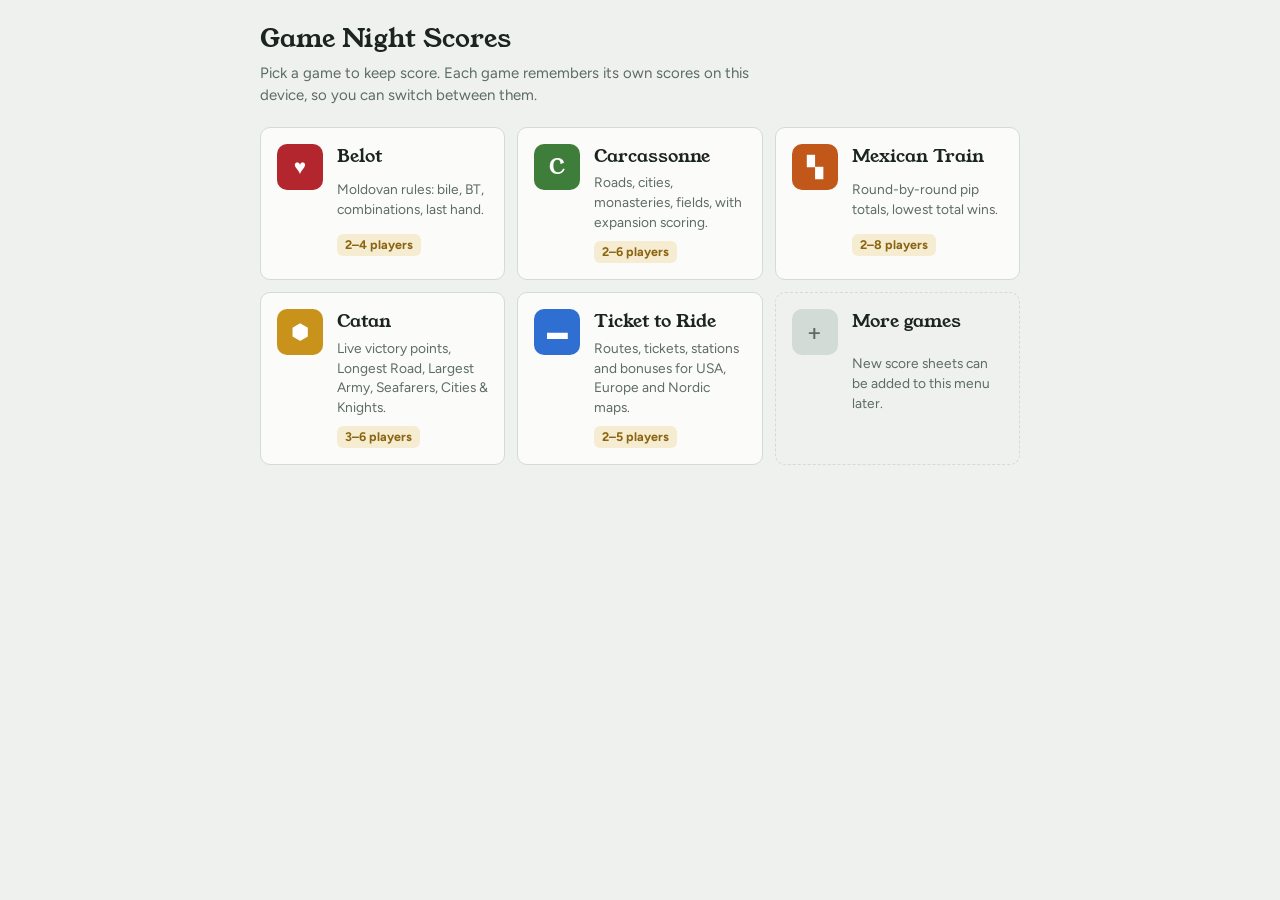
==== game-scores/index.html @ f2e66b0d "Add Game Night Scores: game menu with Belot, Carcassonne, Mexican Train, Catan, Ticket to Ride Move " ====
<!doctype html>
<html lang="en">
<head>
<meta charset="utf-8">
<meta name="viewport" content="width=device-width, initial-scale=1, viewport-fit=cover">
<title>Game Night Scores</title>
<link rel="preconnect" href="https://fonts.googleapis.com">
<link rel="preconnect" href="https://fonts.gstatic.com" crossorigin>
<link rel="stylesheet" href="https://fonts.googleapis.com/css2?family=Young+Serif&family=Figtree:wght@400;500;600;700&display=swap">
<link rel="stylesheet" href="shared.css">
<style>
/* Layout: a short header, then one card per game in a grid that drops to one column on phones. */
.hero { display: grid; gap: 6px; }
.hero p { margin: 0; color: var(--muted); max-width: 52ch; }
.games { display: grid; grid-template-columns: repeat(auto-fill, minmax(220px, 1fr)); gap: 12px; }
.game {
  display: grid; grid-template-columns: auto 1fr; gap: 4px 14px; align-items: start;
  background: var(--paper); border: 1px solid var(--line); border-radius: var(--radius);
  padding: 16px; color: inherit; text-decoration: none; min-width: 0;
}
.game:hover { border-color: var(--accent); }
.game:hover h2 { color: var(--accent); }
.game .glyph {
  grid-row: span 3; width: 46px; height: 46px; border-radius: 10px; display: grid; place-items: center;
  font-family: var(--font-display); font-size: 1.3rem; color: #fff;
}
.game h2 { font-size: 1.1rem; }
.game p { margin: 0; font-size: .86rem; color: var(--muted); }
.game .meta { display: flex; gap: 6px; flex-wrap: wrap; margin-top: 4px; }
.soon { border-style: dashed; background: transparent; }
.soon .glyph { background: var(--line); color: var(--muted); }
</style>
</head>
<body>
<div class="wrap">
  <header class="hero">
    <h1>Game Night Scores</h1>
    <p>Pick a game to keep score. Each game remembers its own scores on this device, so you can switch between them.</p>
  </header>
  <nav class="games" id="games" aria-label="Games"></nav>
</div>
<script src="shared.js"></script>
<script>
(function () {
  "use strict";
  const { el, load } = GS;

  // Add a new game here: its page, its name, and the storage key its page saves to.
  const GAMES = [
    { file: "belot.html", name: "Belot", glyph: "♥", color: "#b3262e", players: "2–4 players",
      blurb: "Moldovan rules: bile, BT, combinations, last hand.", key: "belot-moldova-v1",
      inProgress: (s) => s && s.hands && s.hands.length },
    { file: "carcassonne.html", name: "Carcassonne", glyph: "C", color: "#3f7d3a", players: "2–6 players",
      blurb: "Roads, cities, monasteries, fields, with expansion scoring.", key: "gs-carcassonne-v1",
      inProgress: (s) => s && s.log && s.log.length },
    { file: "mexican-train.html", name: "Mexican Train", glyph: "▚", color: "#c2571a", players: "2–8 players",
      blurb: "Round-by-round pip totals, lowest total wins.", key: "gs-mexican-train-v1",
      inProgress: (s) => s && s.rounds && s.rounds.length },
    { file: "catan.html", name: "Catan", glyph: "⬢", color: "#c9921a", players: "3–6 players",
      blurb: "Live victory points, Longest Road, Largest Army, Seafarers, Cities & Knights.", key: "gs-catan-v1",
      inProgress: (s) => s && s.started },
    { file: "ticket-to-ride.html", name: "Ticket to Ride", glyph: "▬", color: "#2f6fd1", players: "2–5 players",
      blurb: "Routes, tickets, stations and bonuses for USA, Europe and Nordic maps.", key: "gs-ticket-to-ride-v1",
      inProgress: (s) => s && s.started }
  ];

  document.getElementById("games").replaceChildren(
    ...GAMES.map((g) => {
      const saved = load(g.key, null);
      const busy = g.inProgress(saved);
      return el("a", { class: "game", href: g.file }, [
        el("span", { class: "glyph", style: { background: g.color }, text: g.glyph, "aria-hidden": "true" }),
        el("h2", { text: g.name }),
        el("p", { text: g.blurb }),
        el("div", { class: "meta" }, [
          el("span", { class: "tag gold", text: g.players }),
          busy ? el("span", { class: "tag", text: "Game in progress" }) : null
        ])
      ]);
    }),
    el("div", { class: "game soon" }, [
      el("span", { class: "glyph", text: "+", "aria-hidden": "true" }),
      el("h2", { text: "More games" }),
      el("p", { text: "New score sheets can be added to this menu later." })
    ])
  );
})();
</script>
</body>
</html>
---- game-scores/shared.css ----
/* Shared look for every scoring page: paper score sheets on a felt-green table. */
:root {
  --bg: #eef1ee;
  --paper: #fbfcfa;
  --ink: #1b2421;
  --muted: #5d6b66;
  --line: #d3dbd7;
  --accent: #1f5a45;
  --accent-soft: #e1ede7;
  --on-accent: #ffffff;
  --red: #b3262e;
  --red-soft: #f7e3e4;
  --gold: #8a6510;
  --gold-soft: #f6ecd2;
  --font-display: "Young Serif", Georgia, "Times New Roman", serif;
  --font-body: "Figtree", system-ui, -apple-system, "Segoe UI", sans-serif;
  --radius: 10px;
}
@media (prefers-color-scheme: dark) {
  :root:not([data-theme="light"]) {
    --bg: #0d1412; --paper: #151f1c; --ink: #e5ece9; --muted: #96a59f; --line: #2a3833;
    --accent: #5bb38f; --accent-soft: #1b3229; --on-accent: #0d1412;
    --red: #ec7a7f; --red-soft: #3a1d20; --gold: #e0b75a; --gold-soft: #33290f;
    color-scheme: dark;
  }
}
:root[data-theme="dark"] {
  --bg: #0d1412; --paper: #151f1c; --ink: #e5ece9; --muted: #96a59f; --line: #2a3833;
  --accent: #5bb38f; --accent-soft: #1b3229; --on-accent: #0d1412;
  --red: #ec7a7f; --red-soft: #3a1d20; --gold: #e0b75a; --gold-soft: #33290f;
  color-scheme: dark;
}
* { box-sizing: border-box; }
html, body { margin: 0; }
body {
  background: var(--bg); color: var(--ink);
  font-family: var(--font-body); font-size: 15px; line-height: 1.45;
  padding-block: 20px 48px; padding-inline: 16px;
}
[hidden] { display: none !important; }
.wrap { max-width: 760px; margin: 0 auto; display: grid; gap: 20px; }
h1, h2, h3 { font-family: var(--font-display); font-weight: 400; margin: 0; text-wrap: balance; }
h1 { font-size: 1.6rem; }
h2 { font-size: 1.15rem; }
h3 { font-size: 1rem; }
button, input, select { font: inherit; color: inherit; }
button { cursor: pointer; }
:focus-visible { outline: 2px solid var(--accent); outline-offset: 2px; }
.label { font-size: .72rem; font-weight: 600; letter-spacing: .08em; text-transform: uppercase; color: var(--muted); }
.num { font-variant-numeric: tabular-nums; }
.muted { color: var(--muted); }
.small { font-size: .84rem; }
.sr { position: absolute; left: -9999px; }

.top { display: flex; align-items: center; justify-content: space-between; gap: 12px; flex-wrap: wrap; }
.top-left { display: grid; gap: 2px; }
.back { color: var(--muted); text-decoration: none; font-size: .88rem; font-weight: 600; }
.back:hover { color: var(--accent); }
.row { display: flex; gap: 8px; align-items: center; flex-wrap: wrap; }

.btn { border: 1px solid var(--line); background: var(--paper); border-radius: 8px; padding: 8px 14px; font-weight: 600; }
.btn:hover:not(:disabled) { border-color: var(--muted); }
.btn:disabled { opacity: .45; cursor: not-allowed; }
.btn.primary { background: var(--accent); color: var(--on-accent); border-color: var(--accent); }
.btn.danger { color: var(--red); }
.btn.sm { padding: 5px 10px; font-size: .85rem; }

.panel { background: var(--paper); border: 1px solid var(--line); border-radius: var(--radius); padding: 18px; display: grid; gap: 16px; }
.panel-head { display: flex; justify-content: space-between; align-items: baseline; gap: 8px; flex-wrap: wrap; }
.field { display: grid; gap: 8px; }
.seg { display: flex; flex-wrap: wrap; gap: 6px; }
.chip {
  border: 1px solid var(--line); background: var(--paper); border-radius: 999px; padding: 6px 13px;
  font-weight: 600; display: inline-flex; align-items: center; gap: 6px; min-height: 36px;
}
.chip:hover:not(:disabled) { border-color: var(--muted); }
.chip[aria-pressed="true"] { background: var(--accent); color: var(--on-accent); border-color: var(--accent); }
.chip:disabled { opacity: .4; cursor: not-allowed; }
.dot { width: .8em; height: .8em; border-radius: 50%; display: inline-block; flex: none; border: 1px solid rgba(0, 0, 0, .2); }

.names { display: grid; grid-template-columns: repeat(auto-fit, minmax(150px, 1fr)); gap: 8px; }
.names label { display: grid; gap: 4px; font-size: .78rem; color: var(--muted); }
.names .name-row { display: flex; gap: 6px; align-items: center; }
input.text, .names input {
  padding: 7px 10px; border: 1px solid var(--line); border-radius: 8px; background: var(--paper); min-width: 0; width: 100%;
}
input.numin {
  width: 5.5em; padding: 7px 9px; border: 1px solid var(--line); border-radius: 8px; background: var(--paper);
  font-variant-numeric: tabular-nums; font-size: 1rem;
}
.toggle { display: flex; align-items: center; gap: 6px; font-size: .9rem; cursor: pointer; }

.stepper { display: inline-flex; align-items: center; border: 1px solid var(--line); border-radius: 8px; overflow: hidden; background: var(--paper); }
.stepper button { border: 0; background: transparent; width: 2.2em; height: 2.2em; font-size: 1.05rem; font-weight: 700; }
.stepper button:hover:not(:disabled) { background: var(--accent-soft); }
.stepper button:disabled { opacity: .3; cursor: not-allowed; }
.stepper output { min-width: 2.2em; text-align: center; font-weight: 700; font-variant-numeric: tabular-nums; }

.board { background: var(--paper); border: 1px solid var(--line); border-radius: var(--radius); overflow: hidden; display: grid; }
.board .player { padding: 14px 16px; display: grid; gap: 4px; min-width: 0; border-top: 1px solid var(--line); }
.board .player:first-child { border-top: 0; }
.board .total { font-family: var(--font-display); font-size: 2.2rem; line-height: 1; }
.board .lead .total { color: var(--accent); }
.bar { height: 6px; border-radius: 3px; background: var(--accent-soft); overflow: hidden; }
.bar span { display: block; height: 100%; background: var(--accent); transition: width .3s ease; }

.banner { border-radius: var(--radius); padding: 12px 16px; display: flex; gap: 12px; align-items: center; justify-content: space-between; flex-wrap: wrap; background: var(--accent-soft); }
.banner strong { font-family: var(--font-display); font-weight: 400; font-size: 1.15rem; }
.note { border-radius: 8px; padding: 10px 12px; font-size: .88rem; background: var(--gold-soft); color: var(--gold); }

.tag { display: inline-flex; align-items: center; gap: 4px; border-radius: 6px; padding: 2px 8px; font-size: .78rem; font-weight: 700; background: var(--accent-soft); color: var(--accent); }
.tag.red { background: var(--red-soft); color: var(--red); }
.tag.gold { background: var(--gold-soft); color: var(--gold); }

.ledger { overflow-x: auto; }
table { width: 100%; border-collapse: collapse; font-variant-numeric: tabular-nums; }
th, td { padding: 8px; text-align: left; border-bottom: 1px solid var(--line); vertical-align: top; }
th { font-size: .72rem; font-weight: 600; letter-spacing: .08em; text-transform: uppercase; color: var(--muted); }
td.n, th.n { text-align: right; white-space: nowrap; }
td.del { width: 1%; }
td.del button { border: 0; background: transparent; color: var(--muted); padding: 2px 6px; font-size: 1.1rem; }
td.del button:hover { color: var(--red); }
.empty { padding: 20px 8px; color: var(--muted); text-align: center; }

details.rules { background: var(--paper); border: 1px solid var(--line); border-radius: var(--radius); padding: 14px 18px; }
details.rules summary { cursor: pointer; font-family: var(--font-display); font-size: 1.05rem; }
details.rules .body { margin-top: 12px; display: grid; gap: 8px; font-size: .9rem; }
details.rules p { margin: 0; max-width: 70ch; }
details.rules dl { margin: 0; display: grid; grid-template-columns: 1fr auto; gap: 4px 14px; max-width: 30em; }
details.rules dd { margin: 0; text-align: right; font-weight: 600; font-variant-numeric: tabular-nums; }

@media (max-width: 560px) {
  .panel { padding: 14px; }
}
@media (prefers-reduced-motion: reduce) { .bar span { transition: none; } }
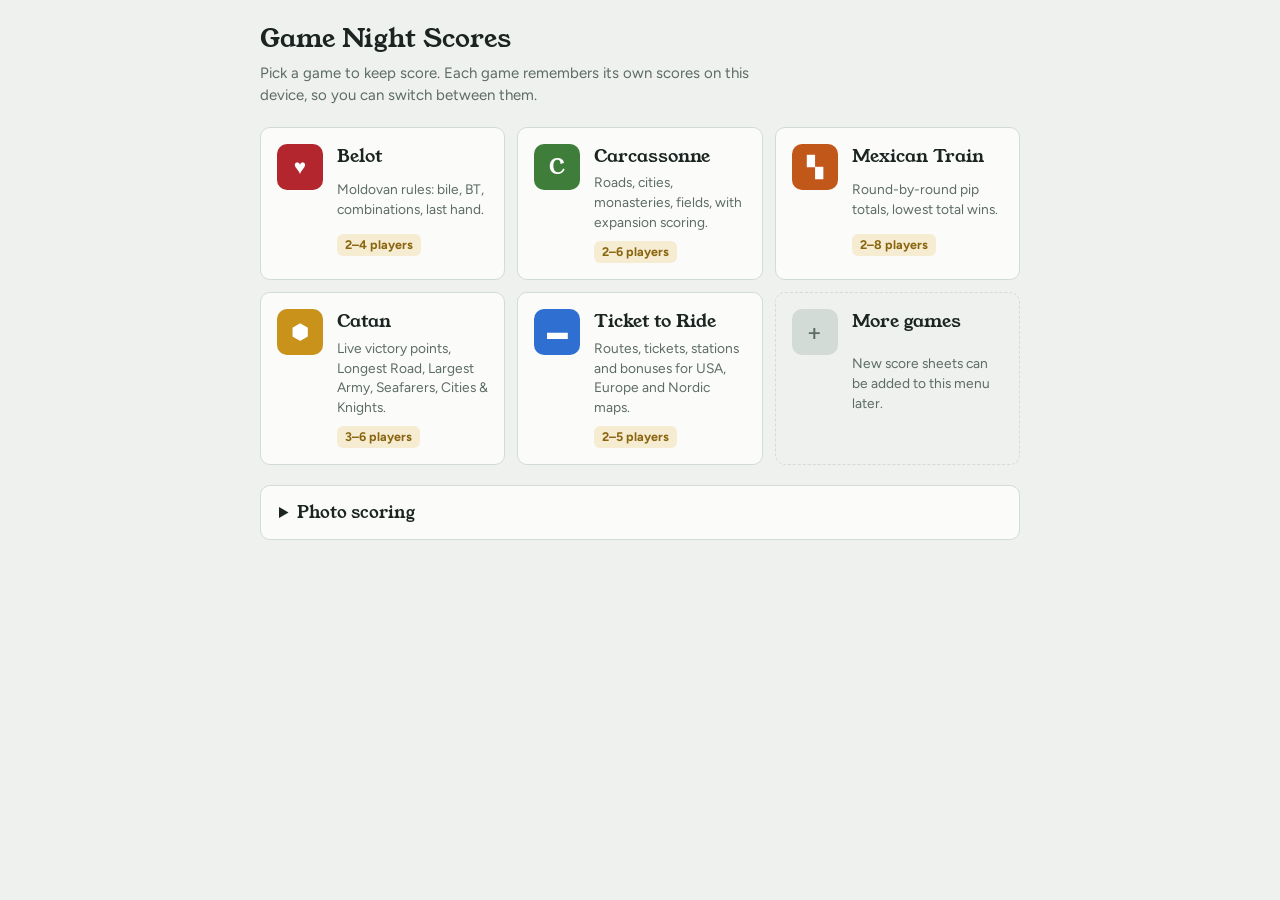
==== commit c109c64a: "Add Android app with in-place updates, and API-key photo reading - android/: WebView app that serves" ====
--- a/game-scores/index.html
+++ b/game-scores/index.html
@@ -29,6 +29,10 @@
 .game .meta { display: flex; gap: 6px; flex-wrap: wrap; margin-top: 4px; }
 .soon { border-style: dashed; background: transparent; }
 .soon .glyph { background: var(--line); color: var(--muted); }
+/* A game opens over the menu so it can use the menu's photo reading. */
+.gameview { position: fixed; inset: 0; z-index: 10; background: var(--bg); padding-top: env(safe-area-inset-top, 0px); }
+.gameview iframe { border: 0; width: 100%; height: 100%; display: block; background: var(--bg); }
+.photo-tag { display: inline-flex; align-items: center; gap: 4px; }
 </style>
 </head>
 <body>
@@ -37,7 +41,27 @@
     <h1>Game Night Scores</h1>
     <p>Pick a game to keep score. Each game remembers its own scores on this device, so you can switch between them.</p>
   </header>
+  <div class="banner" id="updateBanner" hidden></div>
   <nav class="games" id="games" aria-label="Games"></nav>
+  <p class="small muted" id="photoNote" hidden>Games with a camera button can read scores from a photo. You check the result before it is added.</p>
+
+  <details class="rules" id="keyPanel" hidden>
+    <summary>Photo scoring</summary>
+    <div class="body">
+      <p>In the downloaded app, photos are read by Claude using your own Anthropic API key. Each photo costs a few cents, billed to that key. Without a key everything else works; you enter scores by hand.</p>
+      <p class="small muted">Create a key at console.anthropic.com → API keys. It is stored only on this device.</p>
+      <div class="row">
+        <input class="text" id="apiKey" type="password" autocomplete="off" placeholder="sk-ant-…" aria-label="Anthropic API key" style="flex: 1; min-width: 12em">
+        <button class="btn primary" type="button" id="saveKey">Save</button>
+        <button class="btn danger" type="button" id="removeKey">Remove</button>
+      </div>
+      <span class="small" id="keyStatus"></span>
+    </div>
+  </details>
+  <p class="small muted" id="appVersion" hidden></p>
+</div>
+<div class="gameview" id="gameView" hidden>
+  <iframe id="gameFrame" title="Game score sheet"></iframe>
 </div>
 <script src="shared.js"></script>
 <script>
@@ -47,34 +71,116 @@
 
   // Add a new game here: its page, its name, and the storage key its page saves to.
   const GAMES = [
-    { file: "belot.html", name: "Belot", glyph: "♥", color: "#b3262e", players: "2–4 players",
+    { file: "belot.html", name: "Belot", glyph: "♥", color: "#b3262e", players: "2–4 players", photo: "cards",
       blurb: "Moldovan rules: bile, BT, combinations, last hand.", key: "belot-moldova-v1",
       inProgress: (s) => s && s.hands && s.hands.length },
-    { file: "carcassonne.html", name: "Carcassonne", glyph: "C", color: "#3f7d3a", players: "2–6 players",
+    { file: "carcassonne.html", name: "Carcassonne", glyph: "C", color: "#3f7d3a", players: "2–6 players", photo: "features",
       blurb: "Roads, cities, monasteries, fields, with expansion scoring.", key: "gs-carcassonne-v1",
       inProgress: (s) => s && s.log && s.log.length },
-    { file: "mexican-train.html", name: "Mexican Train", glyph: "▚", color: "#c2571a", players: "2–8 players",
+    { file: "mexican-train.html", name: "Mexican Train", glyph: "▚", color: "#c2571a", players: "2–8 players", photo: "dominoes",
       blurb: "Round-by-round pip totals, lowest total wins.", key: "gs-mexican-train-v1",
       inProgress: (s) => s && s.rounds && s.rounds.length },
-    { file: "catan.html", name: "Catan", glyph: "⬢", color: "#c9921a", players: "3–6 players",
+    { file: "catan.html", name: "Catan", glyph: "⬢", color: "#c9921a", players: "3–6 players", photo: "board",
       blurb: "Live victory points, Longest Road, Largest Army, Seafarers, Cities & Knights.", key: "gs-catan-v1",
       inProgress: (s) => s && s.started },
-    { file: "ticket-to-ride.html", name: "Ticket to Ride", glyph: "▬", color: "#2f6fd1", players: "2–5 players",
+    { file: "ticket-to-ride.html", name: "Ticket to Ride", glyph: "▬", color: "#2f6fd1", players: "2–5 players", photo: "tickets",
       blurb: "Routes, tickets, stations and bonuses for USA, Europe and Nordic maps.", key: "gs-ticket-to-ride-v1",
       inProgress: (s) => s && s.started }
   ];
 
+  // Photo reading lives here, on the main page; games opened below borrow it.
+  window.GS_photo = GS.makePhotoApi();
+
+  // ---------- downloaded app: API key and updates ----------
+  const inApp = !!window.GSAndroid;
+  (async () => {
+    // The key setting matters only where claude.ai's own photo reading is missing.
+    const onClaude = !!(window.claude && window.claude.use && await window.claude.use("sample").catch(() => null));
+    const panel = document.getElementById("keyPanel");
+    panel.hidden = onClaude;
+    const status = document.getElementById("keyStatus");
+    const showStatus = () => { status.textContent = GS.apiKey() ? "A key is saved. Camera buttons will read photos." : "No key saved."; };
+    showStatus();
+    document.getElementById("saveKey").addEventListener("click", () => {
+      const v = document.getElementById("apiKey").value.trim();
+      if (!v) { status.textContent = "Paste a key first."; return; }
+      GS.setApiKey(v); document.getElementById("apiKey").value = ""; showStatus(); refreshPhoto();
+    });
+    document.getElementById("removeKey").addEventListener("click", () => { GS.setApiKey(""); showStatus(); refreshPhoto(); });
+  })();
+  function refreshPhoto() {
+    window.GS_photo.available().then((ok) => { photoOk = ok; document.getElementById("photoNote").hidden = !ok; renderGames(); });
+  }
+
+  // Each published version has a higher number; installing it updates the app in place and keeps all scores.
+  const RELEASES = "https://api.github.com/repos/cristimarin9-blip/my-first-pr/releases/latest";
+  if (inApp) {
+    const current = Number(window.GSAndroid.versionCode());
+    const v = document.getElementById("appVersion");
+    v.hidden = false;
+    v.textContent = "App version 1." + current;
+    fetch(RELEASES, { headers: { Accept: "application/vnd.github+json" } }).then((r) => (r.ok ? r.json() : null)).then((rel) => {
+      const m = rel && /^app-v1\.(\d+)$/.exec(rel.tag_name || "");
+      const apk = rel && (rel.assets || []).find((a) => /\.apk$/.test(a.name));
+      if (!m || !apk || Number(m[1]) <= current) return;
+      const banner = document.getElementById("updateBanner");
+      banner.hidden = false;
+      banner.replaceChildren(
+        el("div", {}, [el("strong", { text: "Update available: version 1." + m[1] }),
+          el("div", { class: "small muted", text: "Download it and tap Install. Android updates the app and keeps your scores." })]),
+        el("button", { type: "button", class: "btn primary", text: "Download update", onclick: () => window.GSAndroid.openUrl(apk.browser_download_url) })
+      );
+    }).catch(() => { /* offline: check again next time */ });
+  }
+  let photoOk = false;
+  window.GS_photo.available().then((ok) => { photoOk = ok; document.getElementById("photoNote").hidden = !ok; renderGames(); });
+  // Games in an isolated frame ask for photo reading by message.
+  window.addEventListener("message", async (e) => {
+    const d = e.data;
+    if (!d || !d.gs || e.source !== document.getElementById("gameFrame").contentWindow) return;
+    const reply = (msg) => e.source.postMessage(Object.assign({ gs: "photo-reply", id: d.id }, msg), "*");
+    if (d.gs === "photo-available") reply({ ok: true, value: await window.GS_photo.available() });
+    if (d.gs === "photo-ask") {
+      try { reply({ ok: true, value: await window.GS_photo.ask(d.prompt, d.buffer, d.type) }); }
+      catch (err) { reply({ ok: false, error: { code: (err && err.code) || "other" } }); }
+    }
+  });
+
+  const view = document.getElementById("gameView");
+  const frame = document.getElementById("gameFrame");
+  function openGame(g) {
+    frame.src = g.file;
+    view.hidden = false;
+    document.body.style.overflow = "hidden";
+    try { history.replaceState(null, "", "#" + g.file.replace(".html", "")); } catch (e) { /* ignore */ }
+  }
+  // Phone back button: close an open game first.
+  window.GS_back = function () {
+    if (view.hidden) return false;
+    window.GS_closeGame();
+    return true;
+  };
+  window.GS_closeGame = function () {
+    view.hidden = true;
+    frame.removeAttribute("src");
+    document.body.style.overflow = "";
+    try { history.replaceState(null, "", location.pathname + location.search); } catch (e) { /* ignore */ }
+    renderGames();
+  };
+
+  function renderGames() {
   document.getElementById("games").replaceChildren(
     ...GAMES.map((g) => {
       const saved = load(g.key, null);
       const busy = g.inProgress(saved);
-      return el("a", { class: "game", href: g.file }, [
+      return el("a", { class: "game", href: g.file, onclick: (e) => { e.preventDefault(); openGame(g); } }, [
         el("span", { class: "glyph", style: { background: g.color }, text: g.glyph, "aria-hidden": "true" }),
         el("h2", { text: g.name }),
         el("p", { text: g.blurb }),
         el("div", { class: "meta" }, [
           el("span", { class: "tag gold", text: g.players }),
-          busy ? el("span", { class: "tag", text: "Game in progress" }) : null
+          busy ? el("span", { class: "tag", text: "Game in progress" }) : null,
+          photoOk && g.photo ? el("span", { class: "tag photo-tag", text: "Photo: " + g.photo }) : null
         ])
       ]);
     }),
@@ -84,6 +190,12 @@
       el("p", { text: "New score sheets can be added to this menu later." })
     ])
   );
+  }
+
+  renderGames();
+  // A link ending in #catan (or another game) opens that game straight away.
+  const start = GAMES.find((g) => location.hash === "#" + g.file.replace(".html", ""));
+  if (start) openGame(start);
 })();
 </script>
 </body>
--- a/game-scores/shared.css
+++ b/game-scores/shared.css
@@ -129,6 +129,20 @@
 details.rules dl { margin: 0; display: grid; grid-template-columns: 1fr auto; gap: 4px 14px; max-width: 30em; }
 details.rules dd { margin: 0; text-align: right; font-weight: 600; font-variant-numeric: tabular-nums; }
 
+/* Photo scoring */
+.photo-btn { display: inline-flex; align-items: center; gap: 6px; }
+.review { display: grid; gap: 10px; padding: 12px; border-radius: 8px; border: 1px solid var(--accent); background: var(--accent-soft); }
+.review .review-head { display: flex; justify-content: space-between; align-items: baseline; gap: 8px; flex-wrap: wrap; font-weight: 700; }
+.review .items { display: flex; flex-wrap: wrap; gap: 6px; }
+.review .item { display: inline-flex; align-items: center; gap: 4px; padding: 3px 4px 3px 6px; border-radius: 6px; background: var(--paper); border: 1px solid var(--line); font-variant-numeric: tabular-nums; }
+.review .item.unsure { border-color: var(--gold); background: var(--gold-soft); }
+.review .item input, .review .item select { width: 3.2em; padding: 2px 4px; border: 1px solid var(--line); border-radius: 4px; background: var(--paper); }
+.review .item select { width: auto; }
+.review .item button { border: 0; background: transparent; color: var(--muted); padding: 0 4px; font-size: 1rem; }
+.review .warn { font-size: .84rem; color: var(--gold); }
+.review .actions { display: flex; gap: 8px; flex-wrap: wrap; justify-content: flex-end; }
+.reading { font-size: .88rem; color: var(--muted); }
+
 @media (max-width: 560px) {
   .panel { padding: 14px; }
 }
